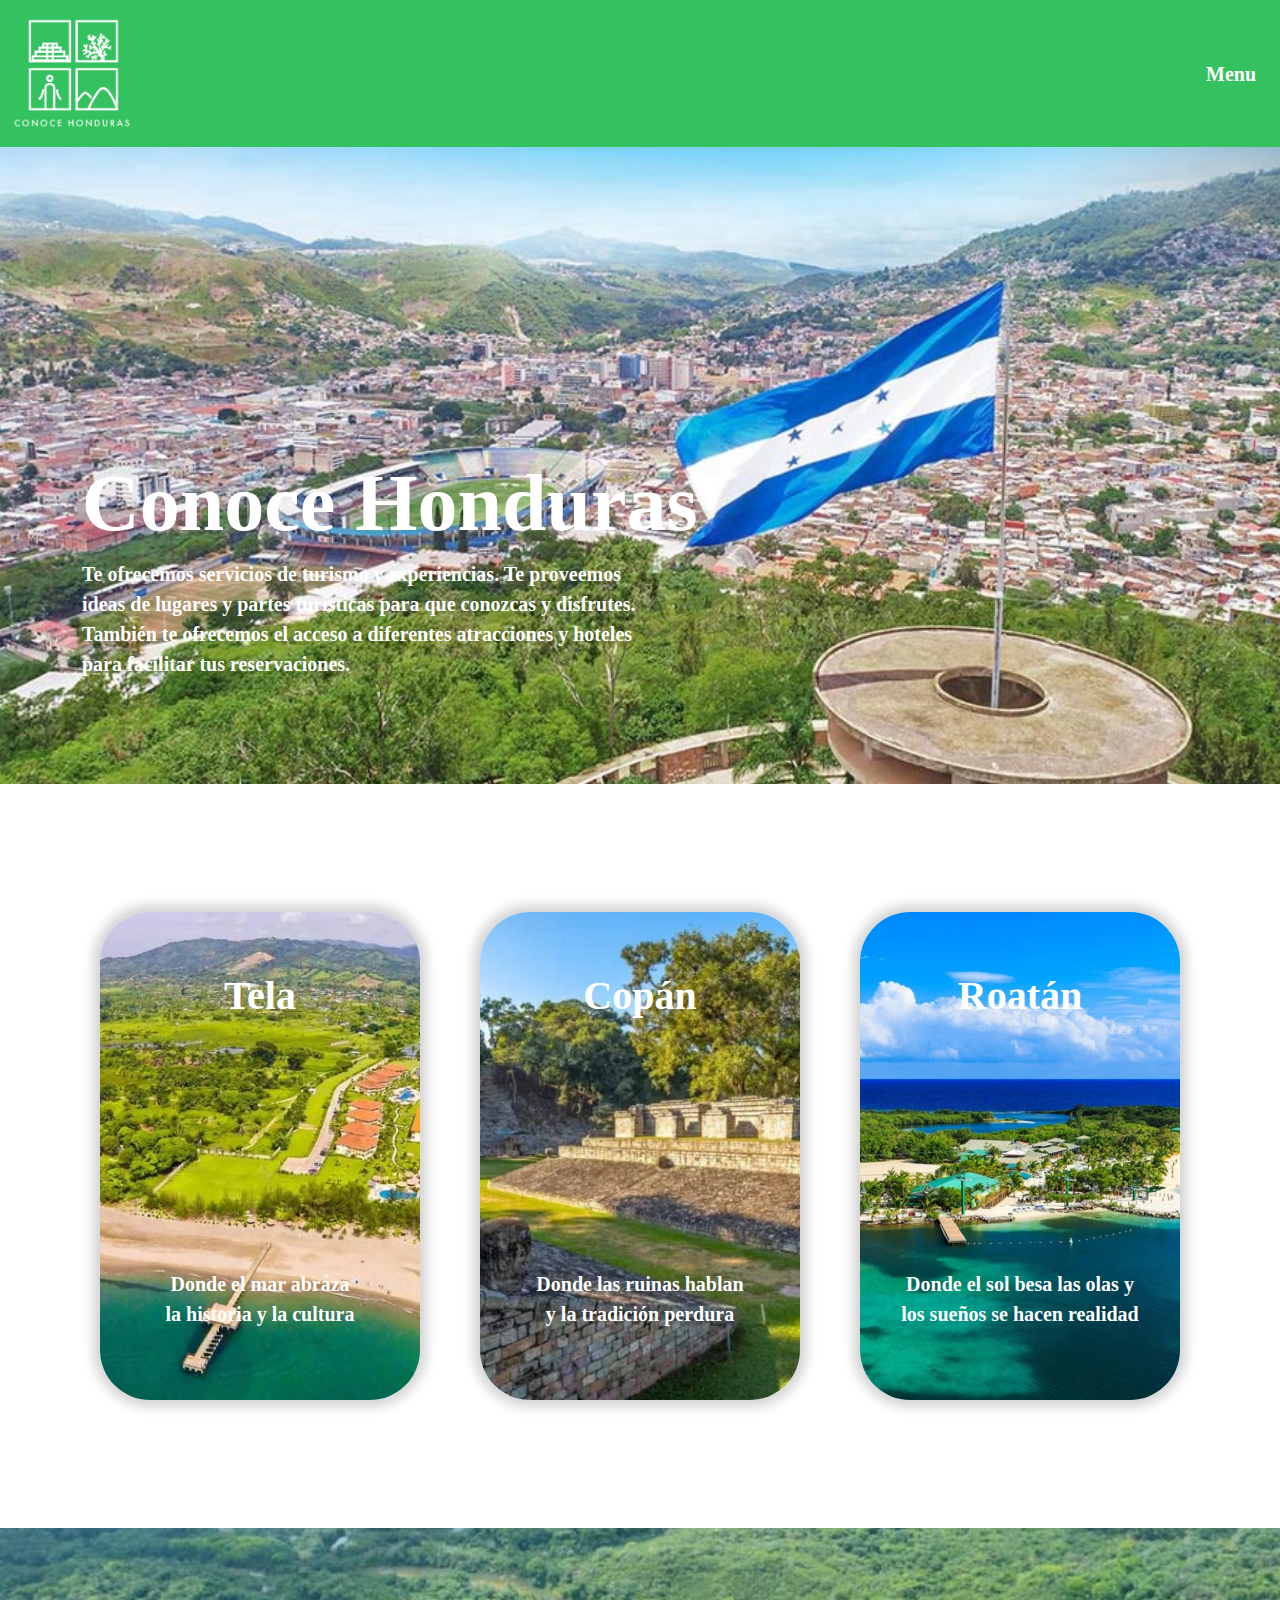
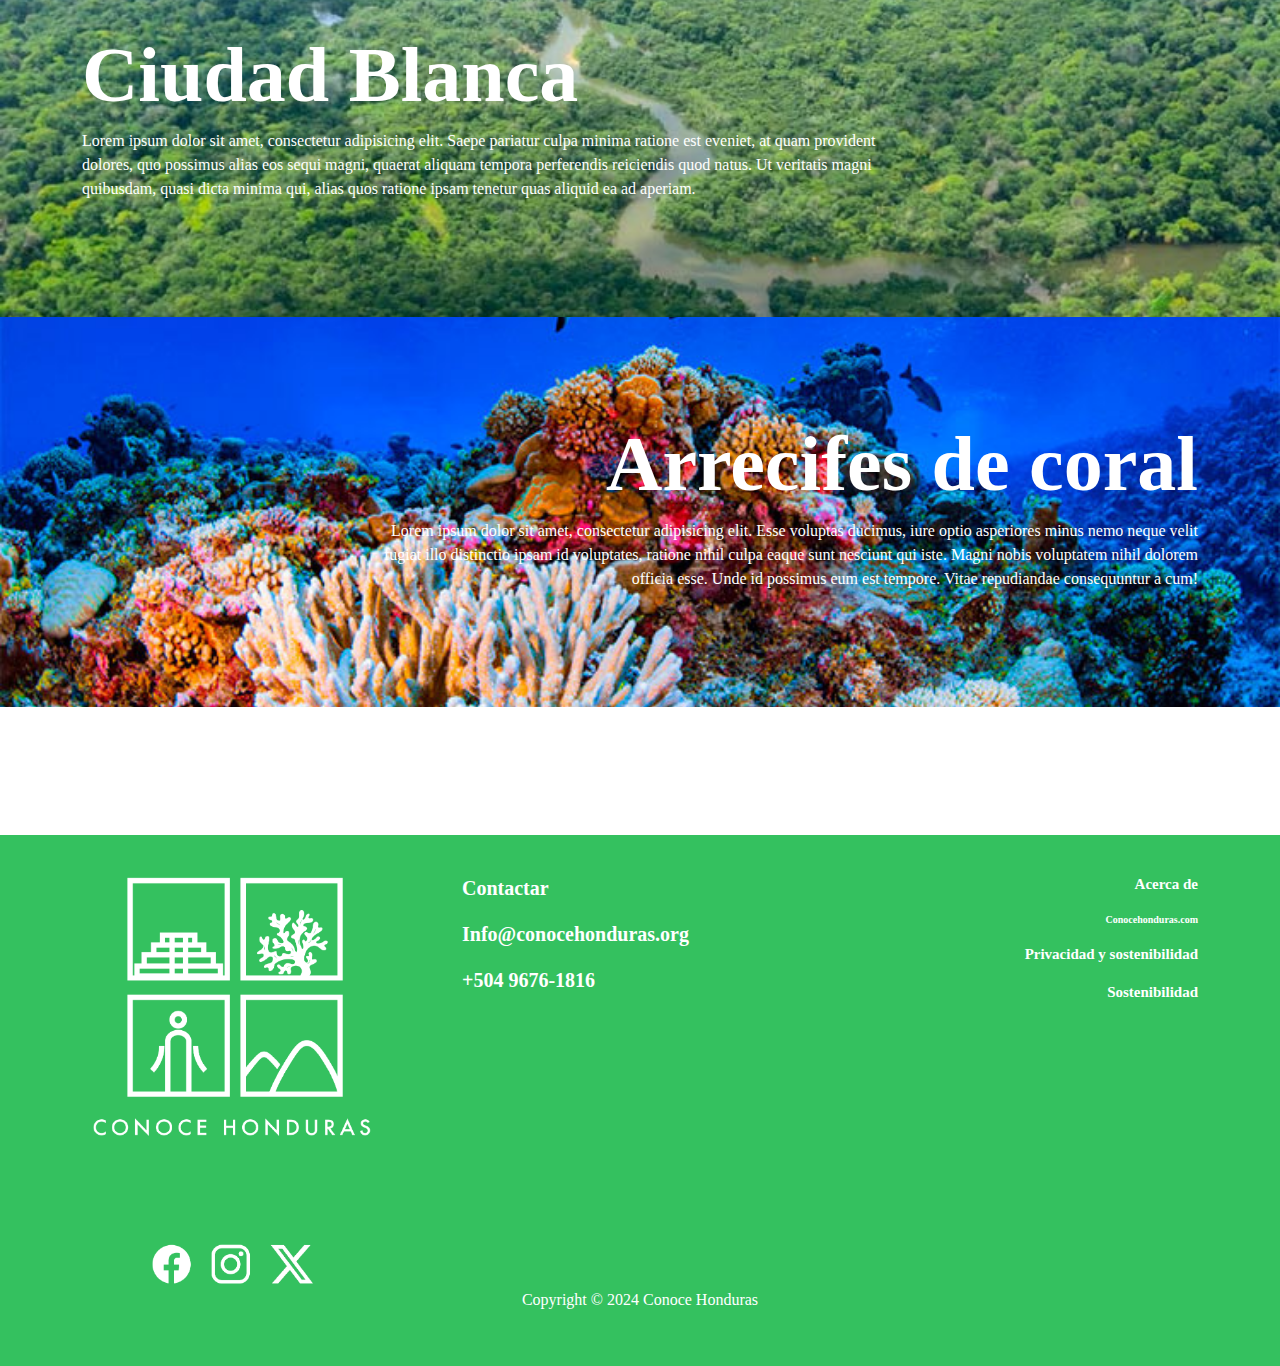
==== index.html @ aed728b4 "Carga inicial del sitio" ====
<!doctype html>
<html>
<head>
<meta charset="utf-8">
<meta name="viewport" content="width=device-width, initial-scale=1.0">
<link href="img/logo-blanco.png"  rel="icon">
<title>Inicio - ConoceHonduras</title>
<link href="css/bootstrap.min.css" rel="stylesheet">
<link href="css/bootstrap-custom.css" rel="stylesheet">
<link rel= "stylesheet" href= "https://maxst.icons8.com/vue-static/landings/line-awesome/line-awesome/1.3.0/css/line-awesome.min.css" >
<link href="css/style.css" rel="stylesheet">
</head>

<body>
	<header>
		<div class="container-fluid">
				<nav class="navbar navbar-light bg-light">
					<a class="navbar-brand" href="index.html">
						<img src="img/logo-blanco.png" alt="logo" class="img-fluid" width="120px">
					</a>
			 		 <button class="navbar-toggler" type="button" data-bs-toggle="collapse" data-bs-target="#navbar" aria-controls="navbar" aria-expanded="false" aria-label="Toggle navigation">
					<p>Menu</p>
				  	</button>
			  <div class="collapse navbar-collapse" id="navbar">
				<ul class="navbar-nav ms-auto">
				  <li class="nav-item active">
					<a class="nav-link" href="index.html">Inicio</a>
				  </li>
				  <li class="nav-item">
					<a class="nav-link" href="destinos.html">Destinos</a>
				  </li>
				  <li class="nav-item">
					<a class="nav-link" href="actividades.html">Actividades</a>
				  </li>
				  <li class="nav-item">
					<a class="nav-link" href="#">Hoteles</a>
				  </li>
				  <li><hr></li>
				  <li class="nav-item">
					<a class="nav-link" href="#">Reservaciones</a>
				  </li>
				  <li class="nav-item">
					<a class="nav-link" href="#">Sobre Nosotros</a>
				  </li>
				  <li class="nav-item">
					<a class="nav-link" href="#">Contactanos</a>
				  </li>
				</ul>
			  </div>
			</nav>
		</div>
	</header>
	
	<section id="hero">
		<div class="container">
				<h1>Conoce Honduras</h1>
				<p>Te ofrecemos servicios de turismo y experiencias. Te proveemos ideas de lugares y partes turísticas para que conozcas y disfrutes. También te ofrecemos el acceso a diferentes atracciones y hoteles para facilitar tus reservaciones.</p>
		</div>
	</section>
	
	<section id="lugares-destacados">
		<div class="container">
			<div class="row">		
				<article class="col-lg-4 col-sm-4 col-12">
					<div class="tela">
					<h4>Tela</h4>
					<p>Donde el mar abraza <br> la historia y la cultura</p>
					</div>
				</article>
				<article class="col-lg-4 col-sm-4 col-12">
					<div class="copan">
					<h4>Copán</h4>
					<p>Donde las ruinas hablan <br> y la tradición perdura</p>
					</div>
				</article>
				<article class="col-lg-4 col-sm-4 col-12">
					<div class="roatan">
					<h4>Roatán</h4>
					<p>Donde el sol besa las olas y <br> los sueños se hacen realidad</p>
					</div>
				</article>
			</div>
		</div>
	</section>
	
	<section id="ciudad-blanca">
		<div class="container">
			<h2>Ciudad Blanca</h2>
			<p>Lorem ipsum dolor sit amet, consectetur adipisicing elit. Saepe pariatur culpa minima ratione est eveniet, at quam provident dolores, quo possimus alias eos sequi magni, quaerat aliquam tempora perferendis reiciendis quod natus. Ut veritatis magni quibusdam, quasi dicta minima qui, alias quos ratione ipsam tenetur quas aliquid ea ad aperiam.</p>
		</div>
	</section>
	
	<section id="arrecifes-coral">
		<div class="container">
			<h2>Arrecifes de coral</h2>
			<p>Lorem ipsum dolor sit amet, consectetur adipisicing elit. Esse voluptas ducimus, iure optio asperiores minus nemo neque velit fugiat illo distinctio ipsam id voluptates, ratione nihil culpa eaque sunt nesciunt qui iste. Magni nobis voluptatem nihil dolorem officia esse. Unde id possimus eum est tempore. Vitae repudiandae consequuntur a cum!</p>
		</div>
	</section>
	
	<footer>
		<div class="container">
			<div class="row">
				<article class="col-lg-4 col-sm-4 col-12">
					<img src="img/logoredes.png" alt="logoredes" class="img-fluid" width="300px">
				</article>
				<article class="col-lg-4 col-sm-4 col-12">
					<p class="p-final-principal">Contactar</p>
					<p class="p-final-principal">Info@conocehonduras.org</p>
					<p class="p-final-principal">+504 9676-1816</p>
				</article>
				<article class="col-lg-4 col-sm-4 col-12">
					<div class="footer3">
						<p class="acercade">Acerca de</p>
						<p class="com">Conocehonduras.com</p>
						<p class="acercade">Privacidad y sostenibilidad</p>
						<p class="acercade">Sostenibilidad</p>
					</div>
				</article>	
				<p class="text-center">Copyright © 2024 Conoce Honduras</p>
			</div>	
		</div>
	</footer>
	
	<script src="js/jquery.min.js"></script>
	<script src="js/bootstrap.min.js"></script>
	
</body>
</html>
---- css/style.css ----
:root{
	--color-blanco:#FFF;
	--color-verde:#34c15f;
	--color-azul:#30a0d8;
	--color-negro: #000;
}

body{
	color: var(--color-blanco);
	font-family: "Futura Bk";
	font-size: 16px;
}

header{
	background-color: var(--color-verde);
	padding: 5px 0;
}

header p{
	text-align: end;
	margin: 0px;
	font-weight: 700;
	font-size: 20px;
	color: #fff;
}

.navbar-toggler:focus{
	text-decoration: none;
    outline: 0;
    box-shadow: none!important;
}

#hero{
	background-image: url("../img/inicio-honduras-principal.jpg");
	background-position: center;
	background-size: cover;
	padding: 24% 0 7%;
}

#hero p{
	margin-right: 50%;
	font-size: 20px;
	font-weight: 700;
}

#hero h1{
	font-size: 80px;
	font-weight: 900;
}

#lugares-destacados{
	padding: 10% 0;
}

#lugares-destacados p{
	padding-top: 75%;
	padding-bottom: 10px;
	text-align: center;
	font-size: 20px;
	font-weight: bold;
}

#lugares-destacados h4{
	padding-top: 15px;
	text-align: center;
	font-size: 40px;
	font-weight: bold;
}

#lugares-destacados .tela{
	background-image: url("../img/inicio-tela.jpg");
	background-position: center;
	background-size: cover;
	box-shadow: 0px 0px 12px 7px #d4d4d4;
	padding: 45px 0;
	margin: 0 5%;
	border-radius: 50px;
	cursor: pointer;
}

#lugares-destacados .copan{
	background-image: url("../img/inicio-copan.jpg");
	background-position: center;
	background-size: cover;
	box-shadow: 0px 0px 12px 7px #d4d4d4;
	padding: 45px 0;
	margin: 0 5%;
	border-radius: 50px;
	cursor: pointer;
}

#lugares-destacados .roatan{
	background-image: url("../img/inicio-roatan.jpg");
	background-position: center;
	background-size: cover;
	box-shadow: 0px 0px 12px 7px #d4d4d4;
	padding: 45px 0;
	margin: 0 5%;
	border-radius: 50px;
	cursor: pointer;
}

#ciudad-blanca{
	background-image: url("../img/inicio-ciudad-blanca.jpg");
	background-position: center;
	background-size: cover;
	padding: 100px 0;
	text-align: left;
}

#ciudad-blanca h2{
	font-size: 78px;
	font-weight: 900;
}

#ciudad-blanca p{
	margin-right: 25%;
}

#arrecifes-coral{
	background-image: url("../img/inicio-arrecife-de-coral.jpg");
	background-position: center;
	background-size: cover;
	padding: 100px 0;
	text-align: right;
	margin-bottom: 10%;
}

#arrecifes-coral h2{
	font-size: 78px;
	font-weight: 900;
}

#arrecifes-coral p{
	margin-left: 25%;
}

footer{
	background-color: var(--color-verde);
	padding: 3% 0;
}

footer .insta{
	margin: 5px 0;
}

.footer3{
	text-align: right;
	font-weight: 200;
}

.p-final-principal{
	font-size: 20px;
	font-weight: 900;
}

.acercade{
	font-size: 15px;
	font-weight: 700;
}

.com{
	font-size: 10px;
	font-weight: 600;
}

/*Datos para pagina DESTINOS*/

#header-destinos{
	background-color: #fff;
	color: var(--color-verde);
	margin-top: 10px;
}

#header-destinos h1{
	text-align: center;
	font-size: 70px;
	font-weight: 700;
	padding-top: 50px;
	padding-bottom: 30px;
}

#header-destinos p{
	color: var(--color-verde);
	font-weight: 700;
	font-size: 20px;
	padding-top: 48px;
}

#destinos{
	color: var(--color-negro);
	padding-bottom: 75px;
}

#destinos .d-siguatepeque{
	background-image: url("../img/d-siguatepeque.jpg");
	background-position: center;
	background-size: cover;
	padding: 100px 0;
	margin: 0 50px;
	border-radius: 50px;
}

#destinos .d-tegucigalpa{
	background-image: url("../img/d-tegucigalpa.jpg");
	background-position: center;
	background-size: cover;
	padding: 100px 0;
	margin: 0 50px;
	border-radius: 50px;
}

#destinos .d-sps{
	background-image: url("../img/d-san-pedro-sula.jpg");
	background-position: center;
	background-size: cover;
	padding: 100px 0;
	margin: 0 50px;
	border-radius: 50px;
}

#destinos .d-coyolito{
	background-image: url("../img/d-coyolito.jpg");
	background-position: center;
	background-size: cover;
	padding: 100px 0;
	margin: 0 50px;
	border-radius: 50px;
}

#destinos .d-tela{
	background-image: url("../img/d-tela.jpg");
	background-position: center;
	background-size: cover;
	padding: 100px 0;
	margin: 0 50px;
	border-radius: 50px;
}

#destinos .d-utila{
	background-image: url("../img/d-utila.jpg");
	background-position: center;
	background-size: cover;
	padding: 100px 0;
	margin: 0 50px;
	border-radius: 50px;
}

#destinos .d-roatan{
	background-image: url("../img/d-roatan.jpg");
	background-position: center;
	background-size: cover;
	padding: 100px 0;
	margin: 0 50px;
	border-radius: 50px;
}

#destinos .d-lagoyojoa{
	background-image: url("../img/d-lago-yojoa.jpg");
	background-position: center;
	background-size: cover;
	padding: 100px 0;
	margin: 0 50px;
	border-radius: 50px;
}

#destinos .d-santabarbara{
	background-image: url("../img/d-santa-barbara.jpg");
	background-position: center;
	background-size: cover;
	padding: 100px 0;
	margin: 0 50px;
	border-radius: 50px;
}

.d-texto{
	padding-top: 50px;
}

.d-titulos{
	font-size: 25px;
	font-weight: 900;
	padding: 15px 0 0;
}

/*Datos para pagina ACTIVIDADES*/

#header-actividades{
	background-color: #fff;
	color: var(--color-azul);
	margin-top: 10px;
}

#header-actividades h1{
	text-align: center;
	font-size: 70px;
	font-weight: 700;
	padding-top: 50px;
	padding-bottom: 30px;
}

#header-actividades p{
	color: var(--color-azul);
	font-weight: 700;
	font-size: 20px;
	padding-top: 48px;
}

#actividades{
	padding: 25px 0 150px!important;
}

#actividades p{
	padding-top: 75%;
	padding-bottom: 10px;
	text-align: center;
	font-size: 20px;
	font-weight: bold;
}

#actividades h4{
	padding-top: 15px;
	text-align: center;
	font-size: 40px;
	font-weight: bold;
}

#actividades a{
	text-decoration: none;
}

#actividades .act-airelibre{
	background-image: url("../img/airelibre7-portada.jpg");
	background-position: center;
	background-size: cover;
	box-shadow: 0px 0px 12px 7px #d4d4d4;
	padding: 45px 0;
	margin: 0 5%;
	border-radius: 50px;
	cursor: pointer;
}

#actividades .act-comida{
	background-image: url("../img/comida10-portada.jpg");
	background-position: center;
	background-size: cover;
	box-shadow: 0px 0px 12px 7px #d4d4d4;
	padding: 45px 0;
	margin: 0 5%;
	border-radius: 50px;
	cursor: pointer;
}

#actividades .act-arte{
	background-image: url("../img/arte-portada.jpg");
	background-position: center;
	background-size: cover;
	box-shadow: 0px 0px 12px 7px #d4d4d4;
	padding: 45px 0;
	margin: 0 5%;
	border-radius: 50px;
	cursor: pointer;
}

/*Datos para pagina AL AIRE LIBRE*/

#header-airelibre{
	background-color: #fff;
	color: var(--color-azul);
	margin-top: 10px;
}

#header-airelibre h1{
	text-align: center;
	font-size: 70px;
	font-weight: 700;
	padding-top: 50px;
	padding-bottom: 30px;
}

#header-airelibre p{
	color: var(--color-azul);
	font-weight: 700;
	font-size: 20px;
	padding-top: 48px;
}

#airelibre .airelibre1{
	background-image: url("../img/airelibre1.jpg");
	background-position: center;
	background-size: cover;
	box-sizing: border-box;
	width: 300px;
	box-shadow: 0px 0px 12px 7px #d4d4d4;
	padding: 100px 0;
	border-radius: 50px;
}

#airelibre .airelibre2{
	background-image: url("../img/airelibre2.jpg");
	background-position: center;
	background-size: cover;
	box-sizing: border-box;
	width: 300px;
	box-shadow: 0px 0px 12px 7px #d4d4d4;
	padding: 100px 0;
	border-radius: 50px;
}

#airelibre .airelibre3{
	background-image: url("../img/airelibre3.jpg");
	background-position: center;
	background-size: cover;
	box-sizing: border-box;
	width: 300px;
	box-shadow: 0px 0px 12px 7px #d4d4d4;
	padding: 100px 0;
	border-radius: 50px;
}

#airelibre .airelibre4{
	background-image: url("../img/airelibre4.jpg");
	background-position: center;
	background-size: cover;
	box-sizing: border-box;
	width: 300px;
	box-shadow: 0px 0px 12px 7px #d4d4d4;
	padding: 100px 0;
	border-radius: 50px;
}

#airelibre .airelibre5{
	background-image: url("../img/airelibre5.jpg");
	background-position: center;
	background-size: cover;
	box-sizing: border-box;
	width: 300px;
	box-shadow: 0px 0px 12px 7px #d4d4d4;
	padding: 100px 0;
	margin-top: 50px;
	border-radius: 50px;
}

#airelibre .airelibre6{
	background-image: url("../img/airelibre6.jpg");
	background-position: center;
	background-size: cover;
	box-sizing: border-box;
	width: 300px;
	box-shadow: 0px 0px 12px 7px #d4d4d4;
	padding: 100px 0;
	margin-top: 50px;
	border-radius: 50px;
}

#airelibre .airelibre7{
	background-image: url("../img/airelibre7-portada.jpg");
	background-position: center;
	background-size: cover;
	box-sizing: border-box;
	width: 300px;
	box-shadow: 0px 0px 12px 7px #d4d4d4;
	padding: 100px 0;
	margin-top: 50px;
	border-radius: 50px;
}

#airelibre .airelibre8{
	background-image: url("../img/airelibre8.jpg");
	background-position: center;
	background-size: cover;
	box-sizing: border-box;
	width: 300px;
	box-shadow: 0px 0px 12px 7px #d4d4d4;
	padding: 100px 0;
	margin-top: 50px;
	border-radius: 50px;
}

#airelibre .airelibre9{
	background-image: url("../img/airelibre9.jpg");
	background-position: center;
	background-size: cover;
	box-sizing: border-box;
	width: 300px;
	box-shadow: 0px 0px 12px 7px #d4d4d4;
	padding: 100px 0;
	margin-top: 50px;
	margin-bottom: 90px;
	border-radius: 50px;
}

#airelibre .airelibre10{
	background-image: url("../img/airelibre10.jpg");
	background-position: center;
	background-size: cover;
	box-sizing: border-box;
	width: 300px;
	box-shadow: 0px 0px 12px 7px #d4d4d4;
	padding: 100px 0;
	margin-top: 50px;
	margin-bottom: 90px;
	border-radius: 50px;
}

#airelibre .airelibre11{
	background-image: url("../img/airelibre11.jpg");
	background-position: center;
	background-size: cover;
	box-sizing: border-box;
	width: 300px;
	box-shadow: 0px 0px 12px 7px #d4d4d4;
	padding: 100px 0;
	margin-top: 50px;
	margin-bottom: 90px;
	border-radius: 50px;
}

#airelibre .airelibre12{
	background-image: url("../img/airelibre12.jpg");
	background-position: center;
	background-size: cover;
	box-sizing: border-box;
	width: 300px;
	box-shadow: 0px 0px 12px 7px #d4d4d4;
	padding: 100px 0;
	margin-top: 50px;
	margin-bottom: 90px;
	border-radius: 50px;
}

/*Datos para pagina COMIDA*/

#header-comida{
	background-color: #fff;
	color: var(--color-azul);
	margin-top: 10px;
}

#header-comida h1{
	text-align: center;
	font-size: 70px;
	font-weight: 700;
	padding-top: 50px;
	padding-bottom: 30px;
}

#header-comida p{
	color: var(--color-azul);
	font-weight: 700;
	font-size: 20px;
	padding-top: 48px;
}

#comida .comida1{
	background-image: url("../img/comida1.jpg");
	background-position: center;
	background-size: cover;
	box-sizing: border-box;
	width: 300px;
	box-shadow: 0px 0px 12px 7px #d4d4d4;
	padding: 100px 0;
	border-radius: 50px;
}

#comida .comida2{
	background-image: url("../img/comida2.jpg");
	background-position: center;
	background-size: cover;
	box-sizing: border-box;
	width: 300px;
	box-shadow: 0px 0px 12px 7px #d4d4d4;
	padding: 100px 0;
	border-radius: 50px;
}

#comida .comida3{
	background-image: url("../img/comida3.jpg");
	background-position: center;
	background-size: cover;
	box-sizing: border-box;
	width: 300px;
	box-shadow: 0px 0px 12px 7px #d4d4d4;
	padding: 100px 0;
	border-radius: 50px;
}

#comida .comida4{
	background-image: url("../img/comida4.jpg");
	background-position: center;
	background-size: cover;
	box-sizing: border-box;
	width: 300px;
	box-shadow: 0px 0px 12px 7px #d4d4d4;
	padding: 100px 0;
	border-radius: 50px;
}

#comida .comida5{
	background-image: url("../img/comida5.jpg");
	background-position: center;
	background-size: cover;
	box-sizing: border-box;
	width: 300px;
	box-shadow: 0px 0px 12px 7px #d4d4d4;
	padding: 100px 0;
	margin-top: 50px;
	border-radius: 50px;
}

#comida .comida6{
	background-image: url("../img/comida6.jpg");
	background-position: center;
	background-size: cover;
	box-sizing: border-box;
	width: 300px;
	box-shadow: 0px 0px 12px 7px #d4d4d4;
	padding: 100px 0;
	margin-top: 50px;
	border-radius: 50px;
}

#comida .comida7{
	background-image: url("../img/comida7.jpg");
	background-position: center;
	background-size: cover;
	box-sizing: border-box;
	width: 300px;
	box-shadow: 0px 0px 12px 7px #d4d4d4;
	padding: 100px 0;
	margin-top: 50px;
	border-radius: 50px;
}

#comida .comida8{
	background-image: url("../img/comida8.jpg");
	background-position: center;
	background-size: cover;
	box-sizing: border-box;
	width: 300px;
	box-shadow: 0px 0px 12px 7px #d4d4d4;
	padding: 100px 0;
	margin-top: 50px;
	border-radius: 50px;
}

#comida .comida9{
	background-image: url("../img/comida9.jpg");
	background-position: center;
	background-size: cover;
	box-sizing: border-box;
	width: 300px;
	box-shadow: 0px 0px 12px 7px #d4d4d4;
	padding: 100px 0;
	margin-top: 50px;
	margin-bottom: 90px;
	border-radius: 50px;
}

#comida .comida10{
	background-image: url("../img/comida10-portada.jpg");
	background-position: center;
	background-size: cover;
	box-sizing: border-box;
	width: 300px;
	box-shadow: 0px 0px 12px 7px #d4d4d4;
	padding: 100px 0;
	margin-top: 50px;
	margin-bottom: 90px;
	border-radius: 50px;
}

#comida .comida11{
	background-image: url("../img/comida11.jpg");
	background-position: center;
	background-size: cover;
	box-sizing: border-box;
	width: 300px;
	box-shadow: 0px 0px 12px 7px #d4d4d4;
	padding: 100px 0;
	margin-top: 50px;
	margin-bottom: 90px;
	border-radius: 50px;
}

#comida .comida12{
	background-image: url("../img/comida12.jpg");
	background-position: center;
	background-size: cover;
	box-sizing: border-box;
	width: 300px;
	box-shadow: 0px 0px 12px 7px #d4d4d4;
	padding: 100px 0;
	margin-top: 50px;
	margin-bottom: 90px;
	border-radius: 50px;
}

/*Datos para pagina ARTE*/

#header-arte{
	background-color: #fff;
	color: var(--color-azul);
	margin-top: 10px;
}

#header-arte h1{
	text-align: center;
	font-size: 70px;
	font-weight: 700;
	padding-top: 50px;
	padding-bottom: 30px;
}

#header-arte p{
	color: var(--color-azul);
	font-weight: 700;
	font-size: 20px;
	padding-top: 48px;
}

#arte .arte1{
	background-image: url("../img/arte1.jpg");
	background-position: center;
	background-size: cover;
	box-sizing: border-box;
	width: 300px;
	box-shadow: 0px 0px 12px 7px #d4d4d4;
	padding: 100px 0;
	border-radius: 50px;
}

#arte .arte2{
	background-image: url("../img/arte2.jpg");
	background-position: center;
	background-size: cover;
	box-sizing: border-box;
	width: 300px;
	box-shadow: 0px 0px 12px 7px #d4d4d4;
	padding: 100px 0;
	border-radius: 50px;
}

#arte .arte3{
	background-image: url("../img/arte3.jpg");
	background-position: center;
	background-size: cover;
	box-sizing: border-box;
	width: 300px;
	box-shadow: 0px 0px 12px 7px #d4d4d4;
	padding: 100px 0;
	border-radius: 50px;
}

#arte .arte4{
	background-image: url("../img/arte4.jpg");
	background-position: center;
	background-size: cover;
	box-sizing: border-box;
	width: 300px;
	box-shadow: 0px 0px 12px 7px #d4d4d4;
	padding: 100px 0;
	border-radius: 50px;
}

#arte .arte5{
	background-image: url("../img/arte5.jpg");
	background-position: center;
	background-size: cover;
	box-sizing: border-box;
	width: 300px;
	box-shadow: 0px 0px 12px 7px #d4d4d4;
	padding: 100px 0;
	margin-top: 50px;
	border-radius: 50px;
}

#arte .arte6{
	background-image: url("../img/arte6.jpg");
	background-position: center;
	background-size: cover;
	box-sizing: border-box;
	width: 300px;
	box-shadow: 0px 0px 12px 7px #d4d4d4;
	padding: 100px 0;
	margin-top: 50px;
	border-radius: 50px;
}

#arte .arte7{
	background-image: url("../img/arte7.jpg");
	background-position: center;
	background-size: cover;
	box-sizing: border-box;
	width: 300px;
	box-shadow: 0px 0px 12px 7px #d4d4d4;
	padding: 100px 0;
	margin-top: 50px;
	border-radius: 50px;
}

#arte .arte8{
	background-image: url("../img/arte8.jpeg");
	background-position: center;
	background-size: cover;
	box-sizing: border-box;
	width: 300px;
	box-shadow: 0px 0px 12px 7px #d4d4d4;
	padding: 100px 0;
	margin-top: 50px;
	border-radius: 50px;
}

#arte .arte9{
	background-image: url("../img/arte9.jpg");
	background-position: center;
	background-size: cover;
	box-sizing: border-box;
	width: 300px;
	box-shadow: 0px 0px 12px 7px #d4d4d4;
	padding: 100px 0;
	margin-top: 50px;
	margin-bottom: 90px;
	border-radius: 50px;
}

#arte .arte10{
	background-image: url("../img/arte10.jpg");
	background-position: center;
	background-size: cover;
	box-sizing: border-box;
	width: 300px;
	box-shadow: 0px 0px 12px 7px #d4d4d4;
	padding: 100px 0;
	margin-top: 50px;
	margin-bottom: 90px;
	border-radius: 50px;
}

#arte .arte11{
	background-image: url("../img/arte11.jpg");
	background-position: center;
	background-size: cover;
	box-sizing: border-box;
	width: 300px;
	box-shadow: 0px 0px 12px 7px #d4d4d4;
	padding: 100px 0;
	margin-top: 50px;
	margin-bottom: 90px;
	border-radius: 50px;
}

#arte .arte12{
	background-image: url("../img/arte12.jpg");
	background-position: center;
	background-size: cover;
	box-sizing: border-box;
	width: 300px;
	box-shadow: 0px 0px 12px 7px #d4d4d4;
	padding: 100px 0;
	margin-top: 50px;
	margin-bottom: 90px;
	border-radius: 50px;
}

/*COLORES*/
.fondo-verde{
	background-color: var(--color-verde);
}

.fondo-azul{
	background-color: var(--color-azul);
}

.heres{
	background-color: var(--color-verde);
    border: none; 
    height: 3px; 
}
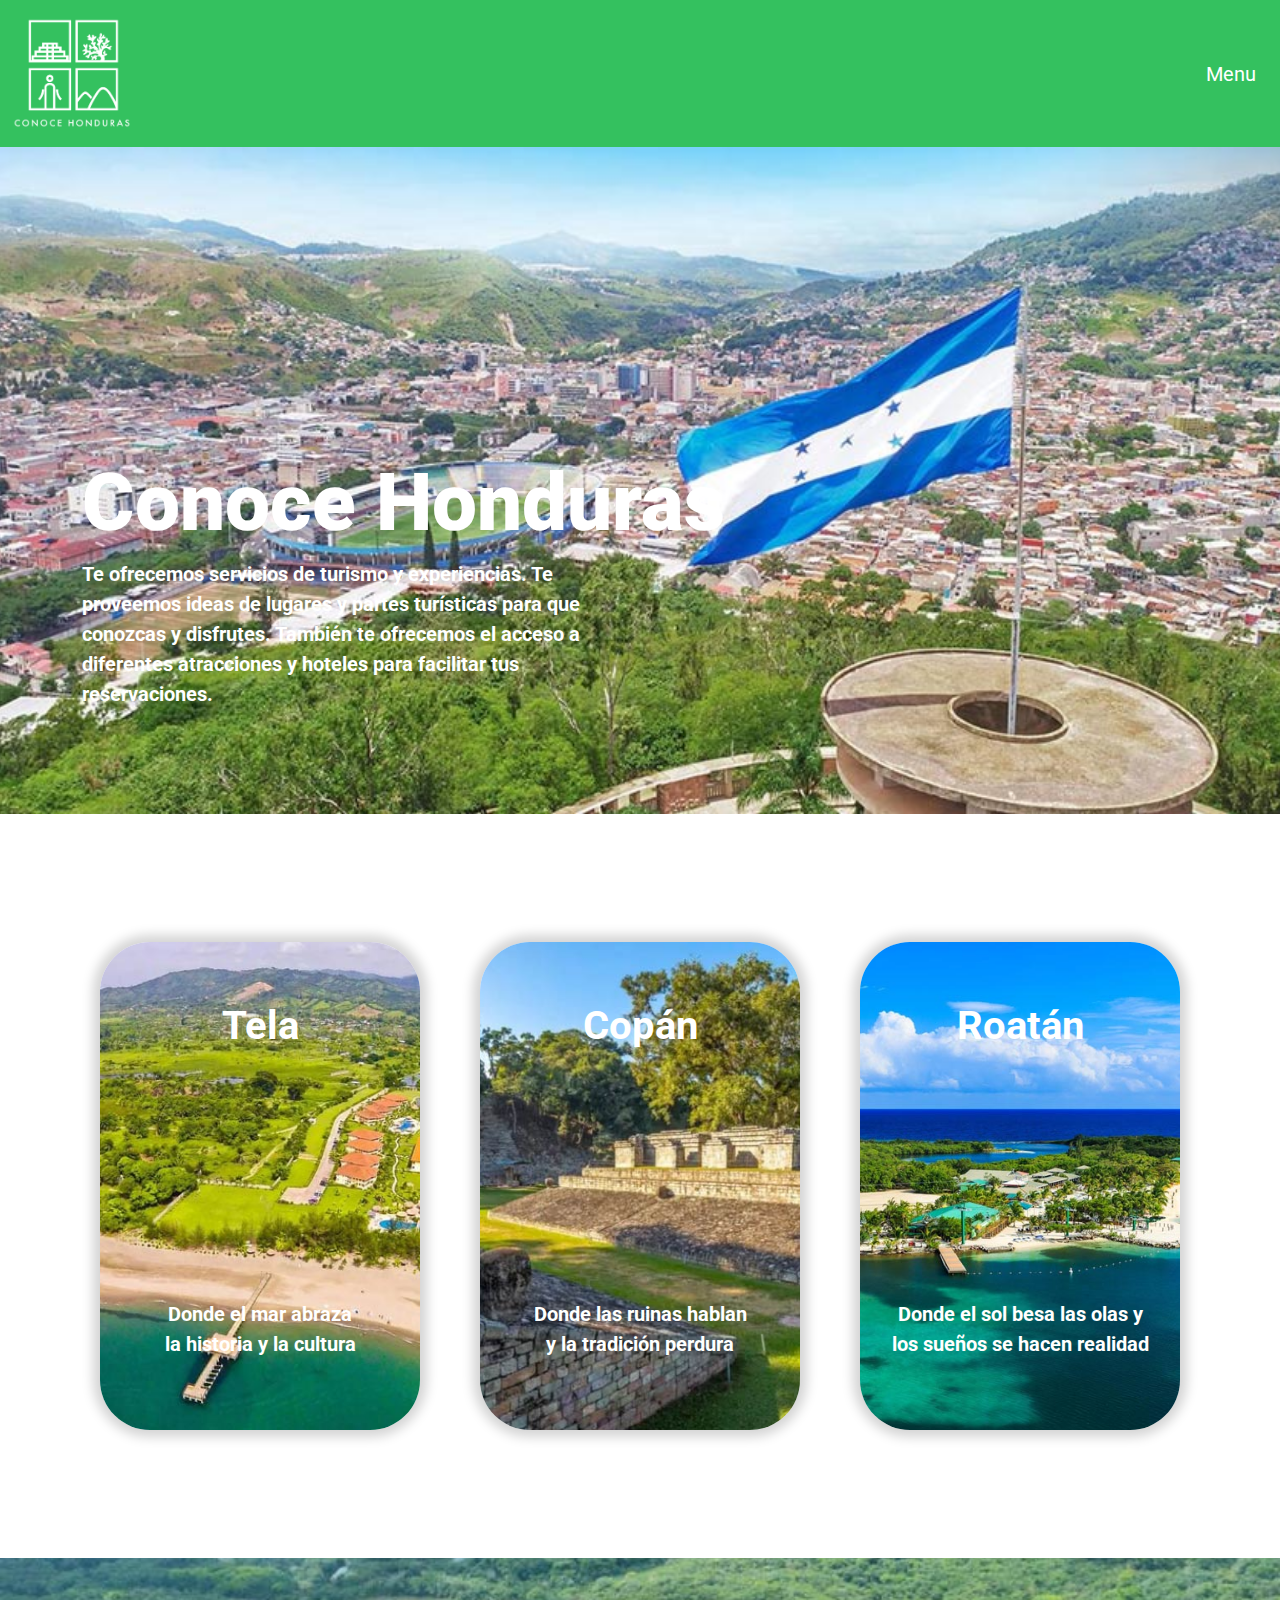
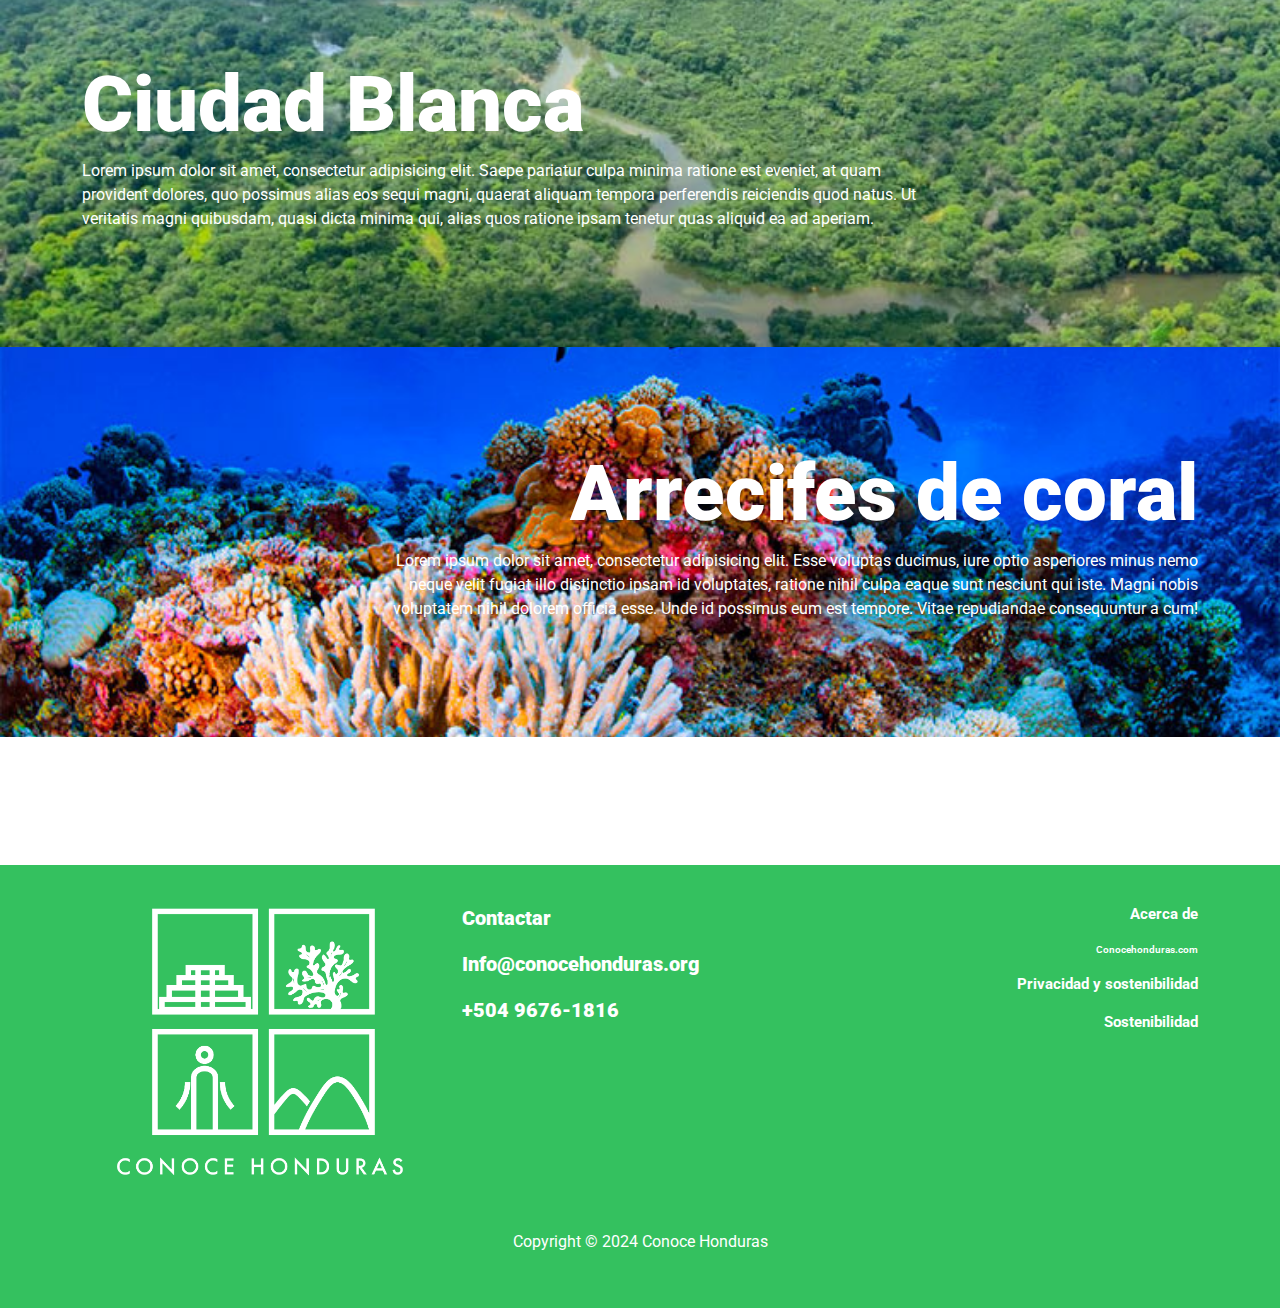
==== commit 19671e24: "Actualización" ====
--- a/index.html
+++ b/index.html
@@ -12,41 +12,55 @@
 </head>
 
 <body>
+	
 	<header>
 		<div class="container-fluid">
-				<nav class="navbar navbar-light bg-light">
-					<a class="navbar-brand" href="index.html">
-						<img src="img/logo-blanco.png" alt="logo" class="img-fluid" width="120px">
-					</a>
-			 		 <button class="navbar-toggler" type="button" data-bs-toggle="collapse" data-bs-target="#navbar" aria-controls="navbar" aria-expanded="false" aria-label="Toggle navigation">
-					<p>Menu</p>
-				  	</button>
-			  <div class="collapse navbar-collapse" id="navbar">
-				<ul class="navbar-nav ms-auto">
-				  <li class="nav-item active">
-					<a class="nav-link" href="index.html">Inicio</a>
-				  </li>
-				  <li class="nav-item">
-					<a class="nav-link" href="destinos.html">Destinos</a>
-				  </li>
-				  <li class="nav-item">
-					<a class="nav-link" href="actividades.html">Actividades</a>
-				  </li>
-				  <li class="nav-item">
-					<a class="nav-link" href="#">Hoteles</a>
-				  </li>
-				  <li><hr></li>
-				  <li class="nav-item">
-					<a class="nav-link" href="#">Reservaciones</a>
-				  </li>
-				  <li class="nav-item">
-					<a class="nav-link" href="#">Sobre Nosotros</a>
-				  </li>
-				  <li class="nav-item">
-					<a class="nav-link" href="#">Contactanos</a>
-				  </li>
-				</ul>
-			  </div>
+			<nav class="navbar navbar-light bg-light">
+				<a class="navbar-brand" href="index.html">
+					<img src="img/logo-blanco.png" alt="logo" class="img-fluid" width="120px">
+				</a>
+			<div class="offcanvas offcanvas-end" tabindex="-1" id="offcanvas" data-bs-keyboard="false" data-bs-backdrop="false">
+				<div class="offcanvas-header">
+					<p class="offcanvas-title d-none d-sm-block">Menu</p>
+					<button type="button" class="btn-close text-reset" data-bs-dismiss="offcanvas" aria-label="Close"></button>
+				</div>
+				<div class="offcanvas-body px-0">
+					<ul class="nav nav-pills flex-column mb-sm-auto mb-0 align-items-start" id="menu">
+						<li class="nav-item">
+							<a href="index.html" class="nav-link text-truncate">
+								<i class="fs-5 bi-house"></i><span class="ms-1 d-sm-inline">Inicio</span>
+							</a>
+						</li>
+						<li>
+							<a href="destinos.html" class="nav-link text-truncate">
+								<i class="fs-5 bi-table"></i><span class="ms-1 d-sm-inline">Destinos</span></a>
+						</li>
+						<li>
+							<a href="actividades.html" class="nav-link text-truncate">
+								<i class="fs-5 bi-table"></i><span class="ms-1 d-sm-inline">Actividades</span></a>
+						</li>
+						 <li>
+							<a href="#" class="nav-link text-truncate">
+								<i class="fs-5 bi-table"></i><span class="ms-1 d-sm-inline">Hoteles</span></a>
+						</li>
+						<li>
+							<hr>
+						</li>
+						<li class="nav-item">
+							<a class="nav-link" href="#">Reservaciones</a>
+						</li>
+						<li class="nav-item">
+							<a class="nav-link" href="#">Sobre Nosotros</a>
+						</li>
+						<li class="nav-item">
+							<a class="nav-link" href="#">Contactanos</a>
+						</li>
+					</ul>
+				</div>
+			</div>
+				<a class="btn float-end menu-header-index" data-bs-toggle="offcanvas" data-bs-target="#offcanvas" role="button">
+					<i class="la la-bars" data-bs-toggle="offcanvas" data-bs-target="#offcanvas"></i>Menu
+				</a>
 			</nav>
 		</div>
 	</header>
@@ -100,8 +114,13 @@
 	<footer>
 		<div class="container">
 			<div class="row">
-				<article class="col-lg-4 col-sm-4 col-12">
-					<img src="img/logoredes.png" alt="logoredes" class="img-fluid" width="300px">
+				<article class="col-lg-4 col-sm-4 col-12 text-center">
+					<img src="img/logo-blanco.png" alt="logo" class="img-fluid" width="300px">
+					<ul class="list-inline mt-2">
+						<li class="list-inline-item iconos"><a href="#"><i class="lab la-facebook-f"></i></a></li>
+						<li class="list-inline-item iconos"><a href="#"><i class="lab la-instagram"></i></a></li>
+						<li class="list-inline-item iconos"><a href="#"><i class="lab la-twitter"></i></a></li>			
+					</ul>
 				</article>
 				<article class="col-lg-4 col-sm-4 col-12">
 					<p class="p-final-principal">Contactar</p>
--- a/css/style.css
+++ b/css/style.css
@@ -1,3 +1,5 @@
+@import url('https://fonts.googleapis.com/css2?family=Roboto:wght@100;300;400;500;700;900&display=swap');
+
 :root{
 	--color-blanco:#FFF;
 	--color-verde:#34c15f;
@@ -7,7 +9,7 @@
 
 body{
 	color: var(--color-blanco);
-	font-family: "Futura Bk";
+	font-family: "Futura Bk", "Roboto";
 	font-size: 16px;
 }
 
@@ -22,12 +24,21 @@
 	font-weight: 700;
 	font-size: 20px;
 	color: #fff;
+}
+
+.offcanvas{
+	background-color: var(--color-verde);
 }
 
 .navbar-toggler:focus{
 	text-decoration: none;
     outline: 0;
     box-shadow: none!important;
+}
+
+.menu-header-index{
+	font-size: 20px;
+	border: 0;
 }
 
 #hero{
@@ -863,7 +874,7 @@
 	border-radius: 50px;
 }
 
-/*COLORES*/
+/*EXTRAS*/
 .fondo-verde{
 	background-color: var(--color-verde);
 }
@@ -876,4 +887,8 @@
 	background-color: var(--color-verde);
     border: none; 
     height: 3px; 
+}
+
+.iconos{
+	font-size: 30px;
 }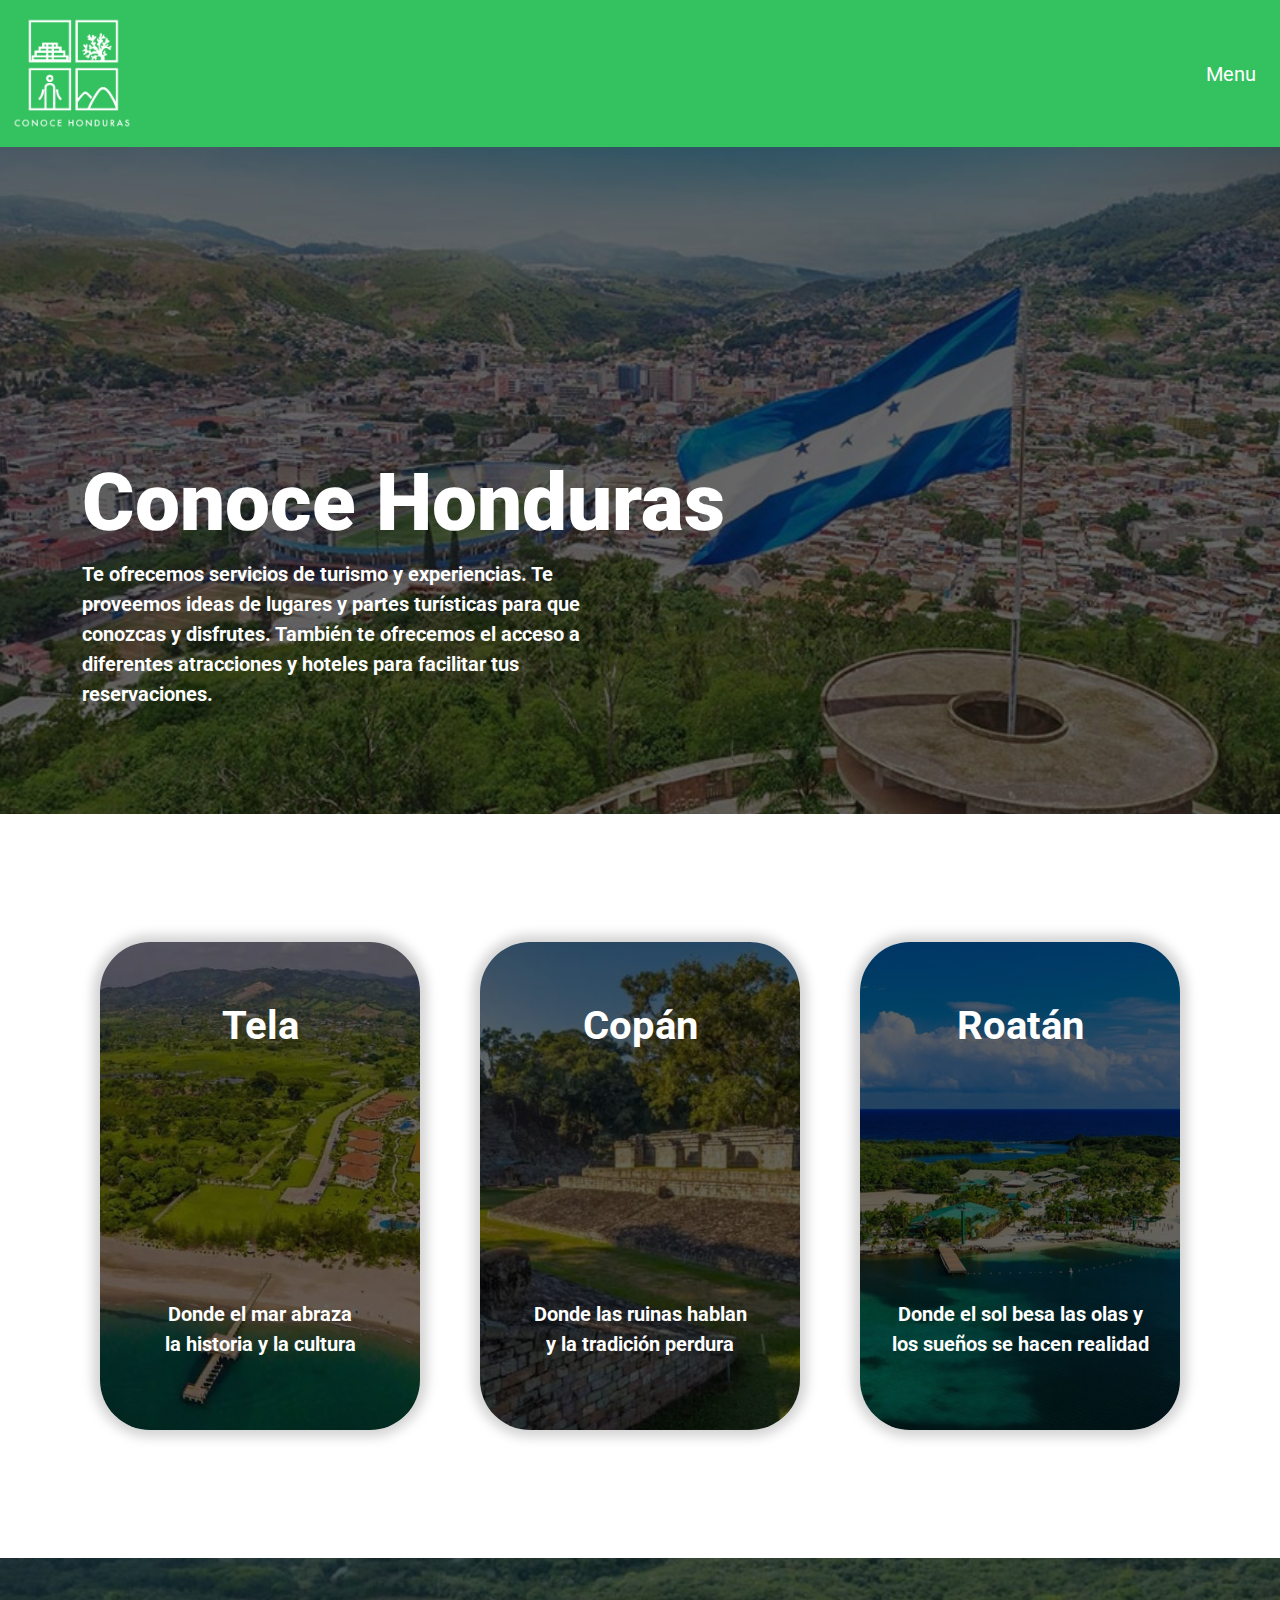
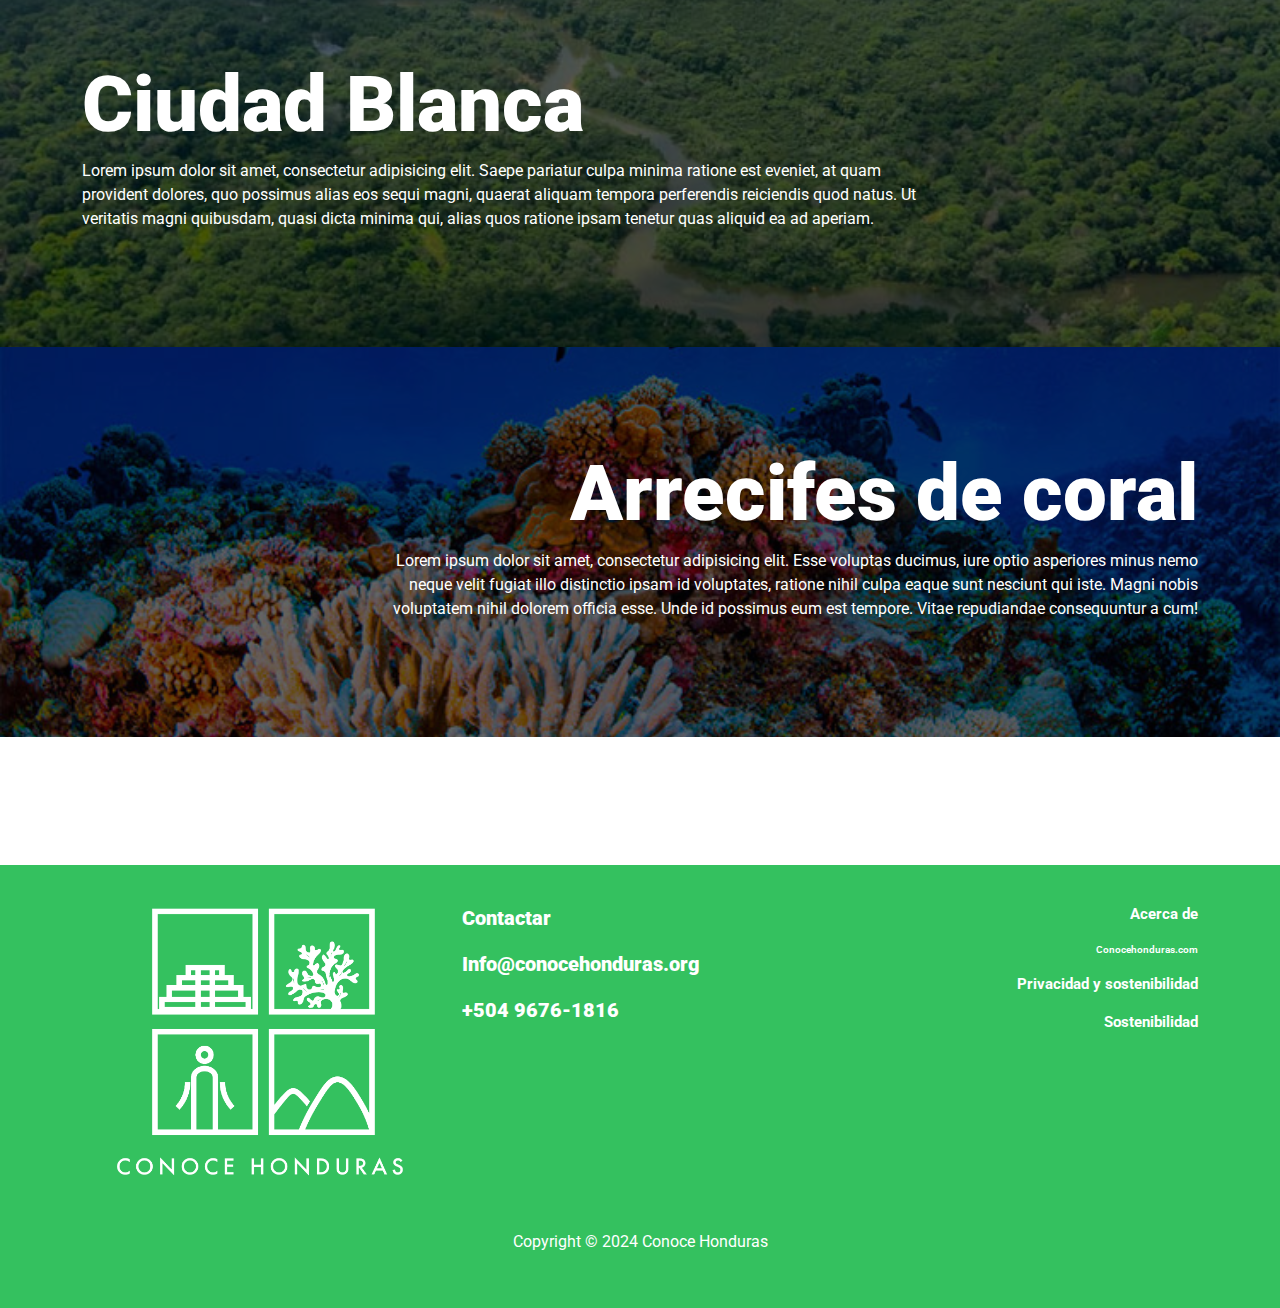
==== commit 267d1c2a: "Actualizacón previa-final" ====
--- a/index.html
+++ b/index.html
@@ -9,6 +9,10 @@
 <link href="css/bootstrap-custom.css" rel="stylesheet">
 <link rel= "stylesheet" href= "https://maxst.icons8.com/vue-static/landings/line-awesome/line-awesome/1.3.0/css/line-awesome.min.css" >
 <link href="css/style.css" rel="stylesheet">
+	
+<meta name="Description" content="Pagina en donde se encuentran diferentes destinos, actividades, e informacion sobre el turismo en Honduras para los visitantes de el sitio.">
+<meta name="Keywords" content="Honduras, Destinos, Aventura, Hotel, Arte, Actividades, Centro America, Latino America, Siguatepeque, Tegucigalpa, San Pedro Sula, Coyolito, Tela, Utila, Roatan, Lago de Yojoa, Santa Barbara, ">
+
 </head>
 
 <body>
@@ -40,20 +44,20 @@
 								<i class="fs-5 bi-table"></i><span class="ms-1 d-sm-inline">Actividades</span></a>
 						</li>
 						 <li>
-							<a href="#" class="nav-link text-truncate">
+							<a href="hoteles.html" class="nav-link text-truncate">
 								<i class="fs-5 bi-table"></i><span class="ms-1 d-sm-inline">Hoteles</span></a>
 						</li>
 						<li>
 							<hr>
 						</li>
 						<li class="nav-item">
-							<a class="nav-link" href="#">Reservaciones</a>
+							<a class="nav-link" href="reservaciones.html">Reservaciones</a>
 						</li>
 						<li class="nav-item">
-							<a class="nav-link" href="#">Sobre Nosotros</a>
+							<a class="nav-link" href="sobrenosotros.html">Sobre Nosotros</a>
 						</li>
 						<li class="nav-item">
-							<a class="nav-link" href="#">Contactanos</a>
+							<a class="nav-link" href="contactanos.html">Contactanos</a>
 						</li>
 					</ul>
 				</div>
@@ -143,5 +147,15 @@
 	<script src="js/jquery.min.js"></script>
 	<script src="js/bootstrap.min.js"></script>
 	
+	<!-- Google tag (gtag.js) -->
+<script async src="https://www.googletagmanager.com/gtag/js?id=G-29VZX0SZEQ"></script>
+<script>
+  window.dataLayer = window.dataLayer || [];
+  function gtag(){dataLayer.push(arguments);}
+  gtag('js', new Date());
+
+  gtag('config', 'G-29VZX0SZEQ');
+</script>
+	
 </body>
 </html>
--- a/css/style.css
+++ b/css/style.css
@@ -46,6 +46,8 @@
 	background-position: center;
 	background-size: cover;
 	padding: 24% 0 7%;
+	background-color: rgba(0,0,0,0.60);
+	background-blend-mode: multiply;
 }
 
 #hero p{
@@ -87,6 +89,8 @@
 	margin: 0 5%;
 	border-radius: 50px;
 	cursor: pointer;
+	background-color: rgba(0,0,0,0.60);
+	background-blend-mode: multiply;
 }
 
 #lugares-destacados .copan{
@@ -98,6 +102,8 @@
 	margin: 0 5%;
 	border-radius: 50px;
 	cursor: pointer;
+	background-color: rgba(0,0,0,0.60);
+	background-blend-mode: multiply;
 }
 
 #lugares-destacados .roatan{
@@ -109,6 +115,8 @@
 	margin: 0 5%;
 	border-radius: 50px;
 	cursor: pointer;
+	background-color: rgba(0,0,0,0.60);
+	background-blend-mode: multiply;
 }
 
 #ciudad-blanca{
@@ -117,6 +125,8 @@
 	background-size: cover;
 	padding: 100px 0;
 	text-align: left;
+	background-color: rgba(0,0,0,0.60);
+	background-blend-mode: multiply;
 }
 
 #ciudad-blanca h2{
@@ -135,6 +145,8 @@
 	padding: 100px 0;
 	text-align: right;
 	margin-bottom: 10%;
+	background-color: rgba(0,0,0,0.60);
+	background-blend-mode: multiply;
 }
 
 #arrecifes-coral h2{
@@ -322,6 +334,7 @@
 }
 
 #actividades p{
+	padding: 0 30px;
 	padding-top: 75%;
 	padding-bottom: 10px;
 	text-align: center;
@@ -349,6 +362,8 @@
 	margin: 0 5%;
 	border-radius: 50px;
 	cursor: pointer;
+	background-color: rgba(0,0,0,0.60);
+	background-blend-mode: multiply;
 }
 
 #actividades .act-comida{
@@ -360,6 +375,8 @@
 	margin: 0 5%;
 	border-radius: 50px;
 	cursor: pointer;
+	background-color: rgba(0,0,0,0.60);
+	background-blend-mode: multiply;
 }
 
 #actividades .act-arte{
@@ -371,6 +388,8 @@
 	margin: 0 5%;
 	border-radius: 50px;
 	cursor: pointer;
+	background-color: rgba(0,0,0,0.60);
+	background-blend-mode: multiply;
 }
 
 /*Datos para pagina AL AIRE LIBRE*/
@@ -874,6 +893,487 @@
 	border-radius: 50px;
 }
 
+/*Datos para pagina HOTELES*/
+
+#header-hoteles{
+	background-color: #fff;
+	color: var(--color-verde);
+	margin-top: 10px;
+}
+
+#header-hoteles h1{
+	text-align: center;
+	font-size: 70px;
+	font-weight: 700;
+	padding-top: 50px;
+	padding-bottom: 30px;
+}
+
+#header-hoteles p{
+	color: var(--color-verde);
+	font-weight: 700;
+	font-size: 20px;
+	padding-top: 48px;
+}
+
+#hoteles{
+	padding: 5% 0;
+}
+
+#hoteles h4{
+	padding-top: 15px;
+	text-align: center;
+	font-size: 40px;
+	font-weight: bold;
+}
+
+#hoteles .h-tegucigalpa{
+	background-image: url("../img/hotel-tegucigalpa.jpg");
+	background-position: center;
+	background-size: cover;
+	box-shadow: 0px 0px 12px 7px #d4d4d4;
+	padding: 70px 0;
+	margin: 0 5%;
+	border-radius: 50px;
+	cursor: pointer;
+	background-color: rgba(0,0,0,0.60);
+	background-blend-mode: multiply;
+}
+
+#hoteles .h-sanpedrosula{
+	background-image: url("../img/hotel-san-pedro-sula.jpg");
+	background-position: center;
+	background-size: cover;
+	box-shadow: 0px 0px 12px 7px #d4d4d4;
+	padding: 70px 0;
+	margin: 0 5%;
+	border-radius: 50px;
+	cursor: pointer;
+	background-color: rgba(0,0,0,0.60);
+	background-blend-mode: multiply;
+}
+
+#hoteles .h-roatan{
+	background-image: url("../img/hotel-roatan.jpg");
+	background-position: center;
+	background-size: cover;
+	box-shadow: 0px 0px 12px 7px #d4d4d4;
+	padding: 70px 0;
+	margin: 0 5%;
+	border-radius: 50px;
+	cursor: pointer;
+	background-color: rgba(0,0,0,0.60);
+	background-blend-mode: multiply;
+}
+
+#hoteles .h-utila{
+	background-image: url("../img/hotel-utila.jpg");
+	background-position: center;
+	background-size: cover;
+	box-shadow: 0px 0px 12px 7px #d4d4d4;
+	padding: 70px 0;
+	margin: 0 5%;
+	border-radius: 50px;
+	cursor: pointer;
+	background-color: rgba(0,0,0,0.60);
+	background-blend-mode: multiply;
+}
+
+#hoteles-2{
+	padding: 5% 0;
+}
+
+#hoteles-2 h4{
+	padding-top: 15px;
+	text-align: center;
+	font-size: 40px;
+	font-weight: bold;
+}
+
+#hoteles-2 .h-comayagua{
+	background-image: url("../img/hotel-comayagua.jpg");
+	background-position: center;
+	background-size: cover;
+	box-shadow: 0px 0px 12px 7px #d4d4d4;
+	padding: 70px 0;
+	margin: 0 5%;
+	border-radius: 50px;
+	cursor: pointer;
+	background-color: rgba(0,0,0,0.60);
+	background-blend-mode: multiply;
+}
+
+#hoteles-2 .h-tela{
+	background-image: url("../img/hotel-tela.jpg");
+	background-position: center;
+	background-size: cover;
+	box-shadow: 0px 0px 12px 7px #d4d4d4;
+	padding: 70px 0;
+	margin: 0 5%;
+	border-radius: 50px;
+	cursor: pointer;
+	background-color: rgba(0,0,0,0.60);
+	background-blend-mode: multiply;
+}
+
+#hoteles-2 .h-laceiba{
+	background-image: url("../img/hotel-la-ceiba.jpg");
+	background-position: center;
+	background-size: cover;
+	box-shadow: 0px 0px 12px 7px #d4d4d4;
+	padding: 70px 0;
+	margin: 0 5%;
+	border-radius: 50px;
+	cursor: pointer;
+	background-color: rgba(0,0,0,0.60);
+	background-blend-mode: multiply;
+}
+
+#hoteles-2 .h-laesperanza{
+	background-image: url("../img/hotel-la-esperanza.jpeg");
+	background-position: center;
+	background-size: cover;
+	box-shadow: 0px 0px 12px 7px #d4d4d4;
+	padding: 70px 0;
+	margin: 0 5%;
+	border-radius: 50px;
+	cursor: pointer;
+	background-color: rgba(0,0,0,0.60);
+	background-blend-mode: multiply;
+}
+
+#hoteles-3{
+	padding: 5% 0;
+}
+
+#hoteles-3 h4{
+	padding-top: 15px;
+	text-align: center;
+	font-size: 40px;
+	font-weight: bold;
+}
+
+#hoteles-3 .h-puertocortes{
+	background-image: url("../img/hotel-puerto-cortes.jpg");
+	background-position: center;
+	background-size: cover;
+	box-shadow: 0px 0px 12px 7px #d4d4d4;
+	padding: 70px 0;
+	margin: 0 5%;
+	border-radius: 50px;
+	cursor: pointer;
+	background-color: rgba(0,0,0,0.60);
+	background-blend-mode: multiply;
+}
+
+#hoteles-3 .h-elprogreso{
+	background-image: url("../img/hotel-el-progreso.jpg");
+	background-position: center;
+	background-size: cover;
+	box-shadow: 0px 0px 12px 7px #d4d4d4;
+	padding: 70px 0;
+	margin: 0 5%;
+	border-radius: 50px;
+	cursor: pointer;
+	background-color: rgba(0,0,0,0.60);
+	background-blend-mode: multiply;
+}
+
+#hoteles-3 .h-gracias{
+	background-image: url("../img/hotel-gracias.jpg");
+	background-position: center;
+	background-size: cover;
+	box-shadow: 0px 0px 12px 7px #d4d4d4;
+	padding: 70px 0;
+	margin: 0 5%;
+	border-radius: 50px;
+	cursor: pointer;
+	background-color: rgba(0,0,0,0.60);
+	background-blend-mode: multiply;
+}
+
+#hoteles-3 .h-amapala{
+	background-image: url("../img/hotel-amapala.jpg");
+	background-position: center;
+	background-size: cover;
+	box-shadow: 0px 0px 12px 7px #d4d4d4;
+	padding: 70px 0;
+	margin: 0 5%;
+	border-radius: 50px;
+	cursor: pointer;
+	background-color: rgba(0,0,0,0.60);
+	background-blend-mode: multiply;
+}
+
+#hoteles-4{
+	padding: 5% 0;
+}
+
+#hoteles-4 h4{
+	padding-top: 15px;
+	text-align: center;
+	font-size: 40px;
+	font-weight: bold;
+}
+
+#hoteles-4 .h-omoa{
+	background-image: url("../img/hotel-omoa.jpg");
+	background-position: center;
+	background-size: cover;
+	box-shadow: 0px 0px 12px 7px #d4d4d4;
+	padding: 70px 0;
+	margin: 0 5%;
+	border-radius: 50px;
+	cursor: pointer;
+	background-color: rgba(0,0,0,0.60);
+	background-blend-mode: multiply;
+}
+
+#hoteles-4 .h-trujillo{
+	background-image: url("../img/hotel-trujillo.jpg");
+	background-position: center;
+	background-size: cover;
+	box-shadow: 0px 0px 12px 7px #d4d4d4;
+	padding: 70px 0;
+	margin: 0 5%;
+	border-radius: 50px;
+	cursor: pointer;
+	background-color: rgba(0,0,0,0.60);
+	background-blend-mode: multiply;
+}
+
+#hoteles-4 .h-choluteca{
+	background-image: url("../img/hotel-choluteca.jpg");
+	background-position: center;
+	background-size: cover;
+	box-shadow: 0px 0px 12px 7px #d4d4d4;
+	padding: 70px 0;
+	margin: 0 5%;
+	border-radius: 50px;
+	cursor: pointer;
+	background-color: rgba(0,0,0,0.60);
+	background-blend-mode: multiply;
+}
+
+#hoteles-4 .h-sambocreek{
+	background-image: url("../img/hotel-sambo-creek.jpg");
+	background-position: center;
+	background-size: cover;
+	box-shadow: 0px 0px 12px 7px #d4d4d4;
+	padding: 70px 0;
+	margin: 0 5%;
+	border-radius: 50px;
+	cursor: pointer;
+	background-color: rgba(0,0,0,0.60);
+	background-blend-mode: multiply;
+}
+
+#hoteles-5{
+	padding: 5% 0;
+	padding-bottom: 10%;
+}
+
+#hoteles-5 h4{
+	padding-top: 15px;
+	text-align: center;
+	font-size: 40px;
+	font-weight: bold;
+}
+
+#hoteles-5 .h-lacampa{
+	background-image: url("../img/hotel-la-campa.jpg");
+	background-position: center;
+	background-size: cover;
+	box-shadow: 0px 0px 12px 7px #d4d4d4;
+	padding: 70px 0;
+	margin: 0 5%;
+	border-radius: 50px;
+	cursor: pointer;
+	background-color: rgba(0,0,0,0.60);
+	background-blend-mode: multiply;
+}
+
+#hoteles-5 .h-talgua{
+	background-image: url("../img/hotel-talgua.jpg");
+	background-position: center;
+	background-size: cover;
+	box-shadow: 0px 0px 12px 7px #d4d4d4;
+	padding: 70px 0;
+	margin: 0 5%;
+	border-radius: 50px;
+	cursor: pointer;
+	background-color: rgba(0,0,0,0.60);
+	background-blend-mode: multiply;
+}
+
+#hoteles-5 .h-launion{
+	background-image: url("../img/hotel-la-union.jpg");
+	background-position: center;
+	background-size: cover;
+	box-shadow: 0px 0px 12px 7px #d4d4d4;
+	padding: 70px 0;
+	margin: 0 5%;
+	border-radius: 50px;
+	cursor: pointer;
+	background-color: rgba(0,0,0,0.60);
+	background-blend-mode: multiply;
+}
+
+#hoteles-5 .h-siguatepeque{
+	background-image: url("../img/hotel-siguatepeque.jpg");
+	background-position: center;
+	background-size: cover;
+	box-shadow: 0px 0px 12px 7px #d4d4d4;
+	padding: 70px 0;
+	margin: 0 5%;
+	border-radius: 50px;
+	cursor: pointer;
+	background-color: rgba(0,0,0,0.60);
+	background-blend-mode: multiply;
+}
+
+/*Datos para pagina CONTACT*/
+
+#header-contact{
+	background-color: #fff;
+	color: var(--color-verde);
+	margin-top: 10px;
+}
+
+#header-contact h1{
+	text-align: center;
+	font-size: 70px;
+	font-weight: 700;
+	padding-top: 50px;
+	padding-bottom: 30px;
+}
+
+#header-contact p{
+	color: var(--color-verde);
+	font-weight: 700;
+	font-size: 20px;
+	padding-top: 48px;
+}
+
+#contact{
+	padding: 30px 300px;
+}
+
+#contact p{
+	color: var(--color-verde);
+}
+
+#header-reservaciones{
+	background-color: var(--color-verde);
+	color: #fff;
+}
+
+#header-reservaciones h1{
+	text-align: center;
+	font-size: 70px;
+	font-weight: 700;
+	padding-top: 50px;
+	padding-bottom: 30px;
+}
+
+#header-reservaciones p{
+	color: #fff;
+	font-weight: 700;
+	font-size: 20px;
+	padding-top: 48px;
+}
+
+#reservar{
+	background-image: url("../img/reservaciones-fondo.jpg");
+	background-position: center;
+	background-size: cover;
+	padding: 20% 20% 20%;
+	background-color: rgba(0,0,0,0.60);
+	background-blend-mode: multiply;
+}
+
+#reservar placeholder{
+	font-size: 50px;
+}
+
+.form-control{
+	border-color: var(--color-verde);
+}
+
+.form-we{
+	padding: 20px 0;
+}
+
+.btn-contact{
+	background-color: var(--color-verde);
+	color: #fff;
+	border: 2px solid var(--color-verde);
+	padding: 10px 40px;
+	border-radius: 10px;
+	font-weight: 700;
+	margin-right: 30px; 
+	font-size: 18px;
+}
+
+.btn-contact:hover{
+	background-color: #4ED377;
+	border-color: #4ED377;
+	color: #fff;
+}
+
+
+#header-nosotros{
+	background-color: var(--color-verde);
+	color: #fff;
+}
+
+#header-nosotros h1{
+	text-align: center;
+	font-size: 70px;
+	font-weight: 700;
+	padding-top: 50px;
+	padding-bottom: 30px;
+}
+
+#header-nosotros p{
+	color: #fff;
+	font-weight: 700;
+	font-size: 20px;
+	padding-top: 48px;
+}
+
+#sobrenosotros{
+	text-align: center;
+	background-image: url("../img/sn-sobrenosotros.jpg");
+	background-position: center;
+	background-size: cover;
+	padding: 20% 0 20%;
+	background-color: rgba(0,0,0,0.60);
+	background-blend-mode: multiply;
+}
+
+#mison{
+	text-align: center;
+	background-image: url("../img/sn-mision.jpg");
+	background-position: center;
+	background-size: cover;
+	padding: 20% 0 20%;
+	background-color: rgba(0,0,0,0.60);
+	background-blend-mode: multiply;
+}
+#vision{
+	text-align: center;
+	background-image: url("../img/sn-vision.jpg");
+	background-position: center;
+	background-size: cover;
+	padding: 20% 0 20%;
+	background-color: rgba(0,0,0,0.60);
+	background-blend-mode: multiply;
+}
+
+
+
+
 /*EXTRAS*/
 .fondo-verde{
 	background-color: var(--color-verde);
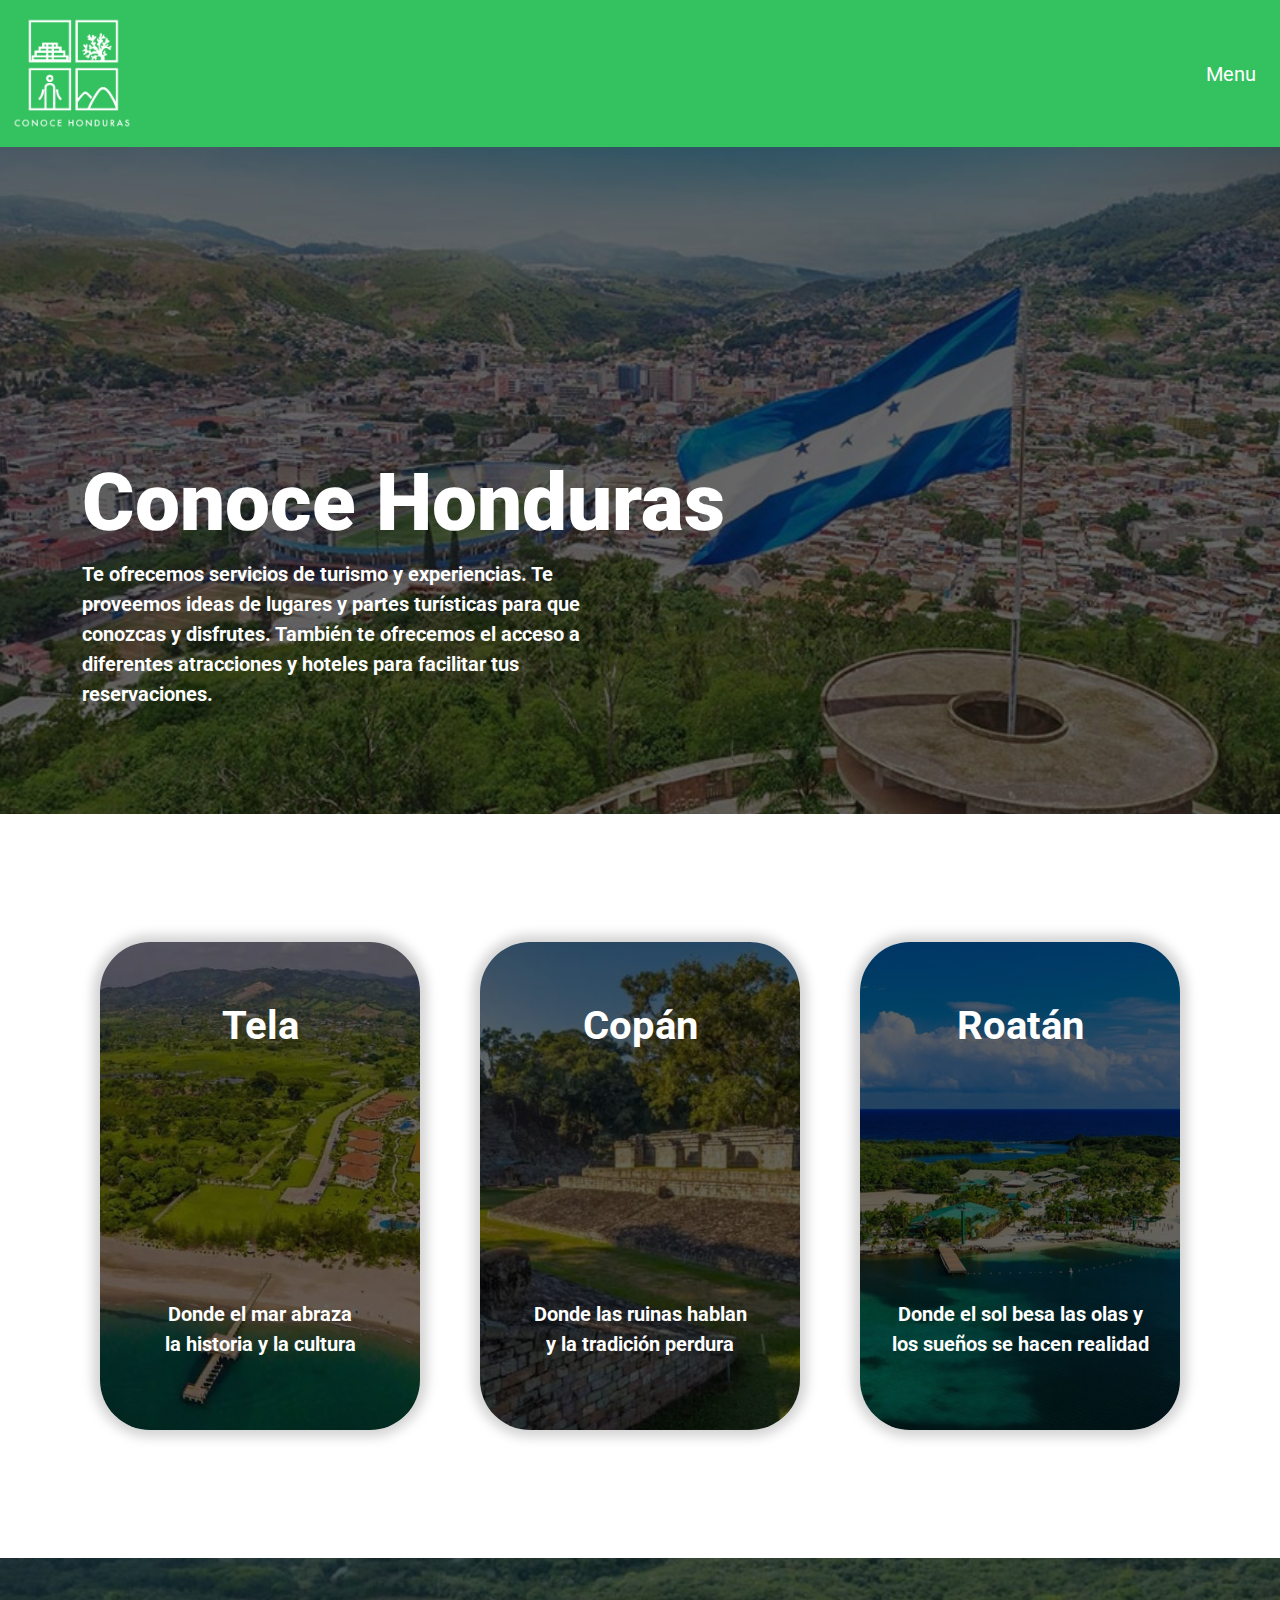
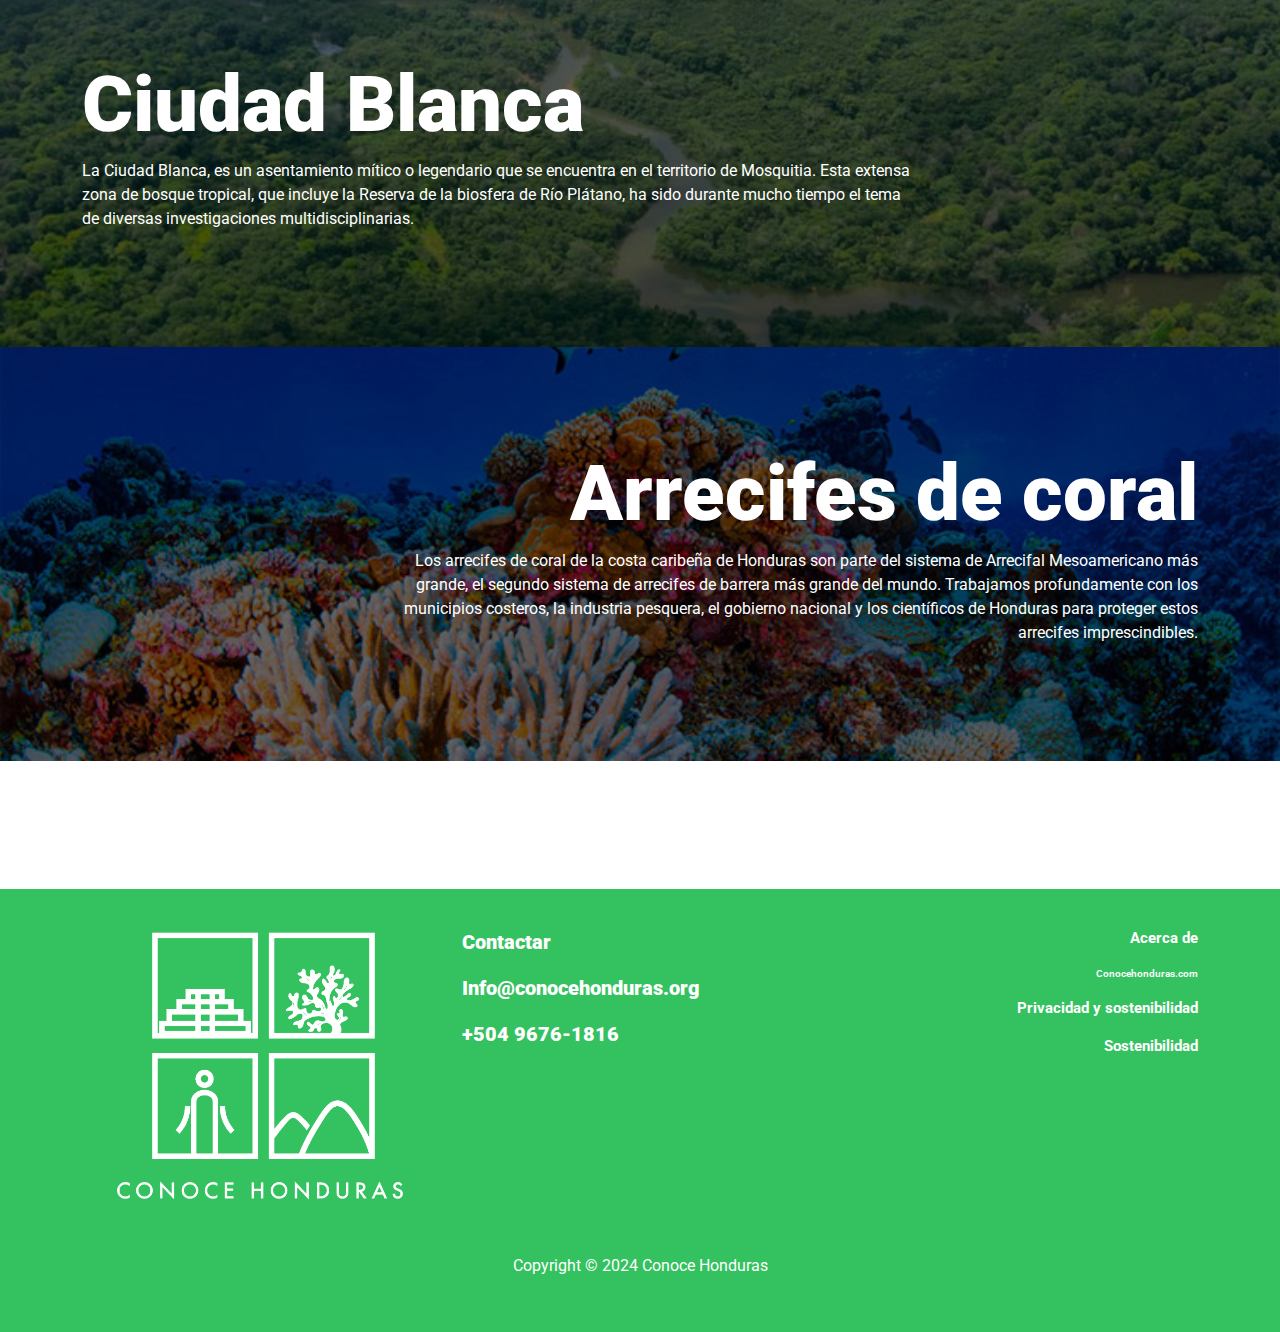
==== commit 80708d1c: "Actuallización contenido" ====
--- a/index.html
+++ b/index.html
@@ -104,15 +104,15 @@
 	<section id="ciudad-blanca">
 		<div class="container">
 			<h2>Ciudad Blanca</h2>
-			<p>Lorem ipsum dolor sit amet, consectetur adipisicing elit. Saepe pariatur culpa minima ratione est eveniet, at quam provident dolores, quo possimus alias eos sequi magni, quaerat aliquam tempora perferendis reiciendis quod natus. Ut veritatis magni quibusdam, quasi dicta minima qui, alias quos ratione ipsam tenetur quas aliquid ea ad aperiam.</p>
+			<p>La Ciudad Blanca, es un asentamiento mítico o legendario que se encuentra en el territorio de Mosquitia. Esta extensa zona de bosque tropical, que incluye la Reserva de la biosfera de Río Plátano, ha sido durante mucho tiempo el tema de diversas investigaciones multidisciplinarias.</p>
 		</div>
 	</section>
 	
 	<section id="arrecifes-coral">
 		<div class="container">
 			<h2>Arrecifes de coral</h2>
-			<p>Lorem ipsum dolor sit amet, consectetur adipisicing elit. Esse voluptas ducimus, iure optio asperiores minus nemo neque velit fugiat illo distinctio ipsam id voluptates, ratione nihil culpa eaque sunt nesciunt qui iste. Magni nobis voluptatem nihil dolorem officia esse. Unde id possimus eum est tempore. Vitae repudiandae consequuntur a cum!</p>
-		</div>
+			<p>Los arrecifes de coral de la costa caribeña de Honduras son parte del sistema de Arrecifal Mesoamericano más grande, el segundo sistema de arrecifes de barrera más grande del mundo. Trabajamos profundamente con los municipios costeros, la industria pesquera, el gobierno nacional y los científicos de Honduras para proteger estos arrecifes imprescindibles.</p>
+		</div> 
 	</section>
 	
 	<footer>
